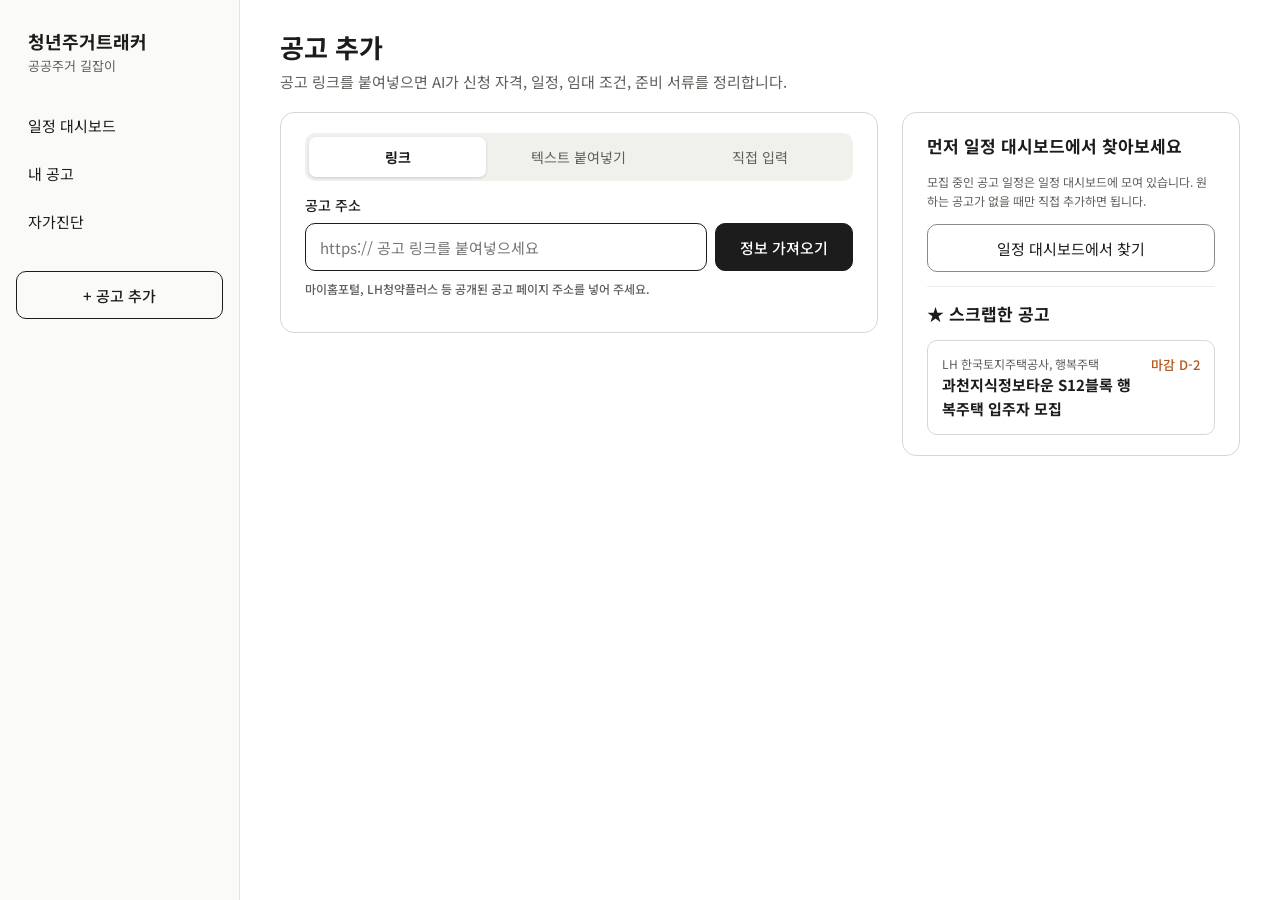
==== 03-notice-summary/index.html @ 19f7c30e "feat: AI 공고 설명 화면 추가" ====
<!doctype html>
<html lang="ko">
<head>
<meta charset="utf-8">
<meta name="viewport" content="width=device-width, initial-scale=1">
<title>공고 추가 | 공공주거 길잡이</title>
<link rel="stylesheet" href="../shared/style.css">
<link rel="stylesheet" href="notice.css">
</head>
<body>
<div class="layout">
<aside class="gnb">
<div class="gnb-brand"><strong>청년주거트래커</strong><span>공공주거 길잡이</span></div>
<nav class="gnb-nav">
<a href="../04-schedule-calendar/index.html">일정 대시보드</a>
<a href="../05-housing-tracker/index.html">내 공고</a>
<a href="../02-self-diagnosis/index.html">자가진단</a>
</nav>
<a class="gnb-add" href="../03-notice-summary/index.html" aria-current="page">+ 공고 추가</a>
</aside>

<main class="layout-main ns-main">
<div class="ns-wrap">
<div class="ns-page-title">
<h1>공고 추가</h1>
<p>공고 링크를 붙여넣으면 AI가 신청 자격, 일정, 임대 조건, 준비 서류를 정리합니다.</p>
</div>

<div class="ns-cols">
<div class="ns-col-main">
<section class="ns-box" aria-label="공고 입력">
<div class="tabs" role="tablist" aria-label="입력 방식">
<button type="button" role="tab" id="tab-link" aria-selected="true" aria-controls="panel-link">링크</button>
<button type="button" role="tab" id="tab-text" aria-selected="false" aria-controls="panel-text">텍스트 붙여넣기</button>
<button type="button" role="tab" id="tab-manual" aria-selected="false" aria-controls="panel-manual">직접 입력</button>
</div>

<form id="panel-link" role="tabpanel" aria-labelledby="tab-link" class="field">
<label for="url">공고 주소</label>
<div class="row">
<input id="url" type="url" placeholder="https:// 공고 링크를 붙여넣으세요">
<button type="submit" class="btn btn-primary">정보 가져오기</button>
</div>
<span class="ns-note">마이홈포털, LH청약플러스 등 공개된 공고 페이지 주소를 넣어 주세요.</span>
</form>

<form id="panel-text" role="tabpanel" aria-labelledby="tab-text" class="field" hidden>
<label for="text">공고 내용</label>
<textarea id="text" placeholder="공고문 내용을 복사해 붙여넣으세요"></textarea>
<span class="ns-note">링크를 읽지 못할 때 쓰는 방법입니다.</span>
<div class="save-bar"><button type="submit" class="btn btn-primary">AI로 정리하기</button></div>
</form>

<form id="panel-manual" role="tabpanel" aria-labelledby="tab-manual" hidden>
<div class="grid2">
<label class="field" style="grid-column: 1 / -1">공고명<input type="text" id="mName" required></label>
<label class="field">접수 시작<input type="date" id="mStart"></label>
<label class="field">접수 마감<input type="date" id="mEnd"></label>
</div>
<div class="save-bar" style="margin-top: 14px"><button type="submit" class="btn btn-primary">다음</button></div>
</form>
<p class="ns-note" id="formMsg" role="alert"></p>
</section>

<section class="ns-box" id="progress" aria-label="공고 분석 진행" hidden>
<h2>공고 분석 진행</h2>
<div class="steps" id="steps"></div>
<div class="fail-box" id="failBox" hidden>이 링크는 읽을 수 없었습니다. 텍스트 붙여넣기나 직접 입력으로 등록해 주세요.</div>
</section>
</div>

<div class="ns-col-side">
<section class="ns-box">
<h2>먼저 일정 대시보드에서 찾아보세요</h2>
<p class="ns-note">모집 중인 공고 일정은 일정 대시보드에 모여 있습니다. 원하는 공고가 없을 때만 직접 추가하면 됩니다.</p>
<a class="btn" href="../04-schedule-calendar/index.html">일정 대시보드에서 찾기</a>
<h2 style="border-top: 1px solid #EDEDEA; padding-top: 14px">★ 스크랩한 공고</h2>
<div id="scrapList" style="display: flex; flex-direction: column; gap: 8px"></div>
</section>
</div>
</div>
</div>
</main>
</div>

<script src="../shared/sample-data.js"></script>
<script src="notice-data.js"></script>
<script src="notice-common.js"></script>
<script src="add.js"></script>
</body>
</html>
---- shared/style.css ----
/* 공통 스타일: 모든 화면에서 불러옵니다. 값을 바꿀 때는 팀에 먼저 알립니다. */
@import url("https://fonts.googleapis.com/css2?family=Noto+Sans+KR:wght@400;500;700&display=swap");

:root {
  --color-text: #1C1C1C;
  --color-text-sub: #5E5E5A;
  --color-border: #E4E4E0;
  --color-border-strong: #8A8A85;
  --color-bg: #FFFFFF;
  --color-bg-sub: #F5F5F3;
  --color-bg-menu: #FAFAF8;
  --radius: 10px;
  --content-max: 1120px;
}

* { box-sizing: border-box; }

body {
  margin: 0;
  background: var(--color-bg);
  color: var(--color-text);
  font-family: "Noto Sans KR", system-ui, sans-serif;
}

a { color: var(--color-text); }

/* 화면 틀: 왼쪽 메뉴 + 본문 */
.layout { display: flex; flex-wrap: wrap; min-height: 100vh; }
.layout-main { flex: 999 1 560px; min-width: 0; padding: 32px 40px; }
.layout-content { max-width: var(--content-max); margin: 0 auto; }

/* 왼쪽 메뉴 (shared/gnb.html) */
.gnb { flex: 1 1 240px; padding: 28px 16px; border-right: 1px solid var(--color-border); background: var(--color-bg-menu); display: flex; flex-direction: column; gap: 28px; }
.gnb-brand { display: flex; flex-direction: column; gap: 2px; padding: 0 12px; }
.gnb-brand strong { font-size: 18px; }
.gnb-brand span { font-size: 13px; color: var(--color-text-sub); }
.gnb-nav { display: flex; flex-direction: column; gap: 4px; }
.gnb-nav a { min-height: 44px; padding: 0 12px; border-radius: 8px; display: flex; align-items: center; font-size: 15px; text-decoration: none; }
.gnb-nav a[aria-current="page"] { background: var(--color-text); color: #FFFFFF; font-weight: 500; }
.gnb-add { height: 48px; border-radius: var(--radius); border: 1.5px solid var(--color-text); display: flex; align-items: center; justify-content: center; font-size: 15px; font-weight: 500; text-decoration: none; }

/* 버튼 */
.btn { height: 48px; padding: 0 24px; border-radius: var(--radius); display: inline-flex; align-items: center; justify-content: center; font: inherit; font-size: 15px; text-decoration: none; cursor: pointer; border: 1px solid var(--color-border-strong); background: #FFFFFF; color: var(--color-text); }
.btn-primary { border-color: var(--color-text); background: var(--color-text); color: #FFFFFF; font-weight: 500; }
---- 03-notice-summary/notice.css ----
/* 03 AI 공고 설명 전용 스타일 (공통 값은 shared/style.css) */
[hidden] { display: none !important; }
:focus-visible { outline: 2px solid #2B55C8; outline-offset: 2px; }

.ns-main { padding: 28px 40px 48px; }
.ns-wrap { max-width: 1180px; margin: 0 auto; display: flex; flex-direction: column; gap: 20px; }
.ns-back { align-self: flex-start; font-size: 14px; }
.ns-page-title { display: flex; flex-direction: column; gap: 6px; }
.ns-page-title h1 { margin: 0; font-size: 26px; font-weight: 700; }
.ns-page-title p { margin: 0; font-size: 15px; color: var(--color-text-sub); }
.ns-note { margin: 0; font-size: 12px; color: var(--color-text-sub); line-height: 1.6; }
.ns-box { border: 1px solid #D6D6D2; border-radius: 14px; padding: 20px 24px; display: flex; flex-direction: column; gap: 14px; }
.ns-box h2 { margin: 0; font-size: 17px; font-weight: 700; }
.ns-cols { display: flex; flex-wrap: wrap; gap: 24px; align-items: flex-start; }
.ns-col-main { flex: 2 1 560px; min-width: 0; display: flex; flex-direction: column; gap: 16px; }
.ns-col-side { flex: 1 1 320px; min-width: 0; }

/* 공고 헤더 (03 공고 상세, 05 상세 지원 현황 공통 · 05 담당자와 함께 맞춤) */
.nh { border: 1px solid #D6D6D2; border-radius: 16px; padding: 22px 24px; display: flex; flex-direction: column; gap: 18px; }
.nh-top { display: flex; flex-wrap: wrap; justify-content: space-between; align-items: flex-start; gap: 16px; }
.nh-info { flex: 1 1 420px; min-width: 0; display: flex; flex-direction: column; gap: 8px; }
.nh-meta { display: flex; flex-wrap: wrap; align-items: center; gap: 8px; font-size: 13px; color: var(--color-text-sub); }
.nh-type { padding: 2px 8px; border-radius: 4px; background: var(--color-text); color: #FFFFFF; font-weight: 700; }
.nh h1 { margin: 0; font-size: 25px; font-weight: 700; line-height: 1.4; }
.nh-period { font-size: 15px; color: #3A3A37; }
.nh-period strong { color: #B5561A; }
.nh-actions { display: flex; gap: 8px; }
.nh-actions .btn { height: 44px; padding: 0 16px; font-size: 14px; }
.scrap-btn { gap: 6px; font-weight: 500; }
.scrap-btn span { font-size: 18px; line-height: 1; }
.scrap-btn[aria-pressed="true"] { border-color: #C78A00; background: #FFF6DA; color: #7A5500; }
.seg-row { display: flex; flex-wrap: wrap; align-items: center; gap: 12px; }
.seg { display: grid; grid-template-columns: repeat(2, minmax(0, 1fr)); width: 360px; max-width: 100%; gap: 4px; padding: 4px; border-radius: 12px; background: #F0F0ED; }
.seg a, .seg button { height: 44px; border-radius: 9px; border: none; background: transparent; display: flex; align-items: center; justify-content: center; gap: 6px; font: inherit; font-size: 15px; color: var(--color-text); text-decoration: none; cursor: pointer; }
.seg [aria-current="page"] { background: #FFFFFF; font-weight: 700; box-shadow: 0 1px 4px rgba(0, 0, 0, 0.15); cursor: default; }
.seg .seg-locked { border: 1px dashed #C4C4BF; color: #6E6E69; }
.seg-hint { font-size: 13px; color: var(--color-text-sub); }

/* AI 정리 본문 */
.ai-flag { display: flex; flex-wrap: wrap; gap: 8px; align-items: center; font-size: 13px; color: var(--color-text-sub); }
.ai-badge { font-size: 12px; padding: 2px 8px; border-radius: 4px; background: #EEE8FB; color: #4A2D99; font-weight: 700; }
.summary { border-radius: 12px; background: var(--color-bg-sub); padding: 16px 20px; display: flex; flex-direction: column; gap: 6px; }
.summary h2 { margin: 0; font-size: 13px; color: var(--color-text-sub); font-weight: 500; }
.summary p { margin: 0; font-size: 16px; line-height: 1.7; }
.cards { display: grid; grid-template-columns: repeat(auto-fit, minmax(250px, 1fr)); gap: 14px; }
.card { border: 1px solid #D6D6D2; border-radius: 12px; padding: 16px 18px; display: flex; flex-direction: column; gap: 10px; }
.card h2 { margin: 0; font-size: 16px; font-weight: 700; }
.card ul { margin: 0; padding-left: 18px; display: flex; flex-direction: column; gap: 8px; font-size: 14px; line-height: 1.5; }
.card dl { margin: 0; display: grid; grid-template-columns: 1fr auto; row-gap: 8px; column-gap: 12px; font-size: 14px; }
.card dd { margin: 0; font-weight: 500; text-align: right; }
.card .rent { margin: 0; padding: 10px 12px; border-radius: 8px; background: var(--color-bg-sub); font-size: 14px; font-weight: 500; line-height: 1.6; }
.card .sub { font-size: 12px; color: var(--color-text-sub); }
.example { font-size: 11px; color: var(--color-text-sub); font-weight: 400; }
input.edit { width: 9.5em; height: 32px; padding: 0 8px; border: 1px solid var(--color-border-strong); border-radius: 6px; font: inherit; font-size: 14px; text-align: right; }

/* 밑줄 용어 */
.term { padding: 0; border: none; background: none; font: inherit; color: inherit; cursor: pointer; text-decoration: underline dotted 2px; text-underline-offset: 4px; }
.term[aria-pressed="true"] { padding: 0 3px; border-radius: 4px; background: #EEE8FB; box-shadow: inset 0 -2px 0 #6343C0; color: #4A2D99; font-weight: 700; text-decoration: none; }

/* AI 설명 패널 */
.ai-panel-wrap { position: sticky; top: 24px; }
.ai-panel { border-radius: 18px; background: #FFFFFF; border: 1px solid #D6D6D2; box-shadow: 0 12px 32px rgba(28, 28, 28, 0.16); padding: 18px; display: flex; flex-direction: column; gap: 14px; }
.ai-head { display: flex; align-items: center; justify-content: space-between; gap: 8px; }
.ai-head strong { display: flex; align-items: center; gap: 8px; font-size: 16px; }
.ai-dot { width: 28px; height: 28px; border-radius: 14px; background: #6343C0; color: #FFFFFF; font-size: 12px; font-weight: 700; display: inline-flex; align-items: center; justify-content: center; }
.ai-min { width: 36px; height: 36px; border: none; border-radius: 8px; background: var(--color-bg-sub); cursor: pointer; display: inline-flex; align-items: center; justify-content: center; }
.ai-back { align-self: flex-start; height: 32px; padding: 0; border: none; background: transparent; font: inherit; font-size: 13px; color: var(--color-text-sub); cursor: pointer; }
.ai-body { display: flex; flex-direction: column; gap: 8px; }
.ai-body .label { font-size: 13px; color: var(--color-text-sub); }
.ai-line { margin: 0; padding: 10px 12px; border-radius: 10px; background: var(--color-bg-sub); font-size: 14px; line-height: 1.6; }
.src-badge { align-self: flex-start; font-size: 12px; padding: 2px 8px; border-radius: 4px; border: 1px solid var(--color-text); }
.src-badge.ai { border-color: #6343C0; background: #6343C0; color: #FFFFFF; }
.ai-body h3 { margin: 0; font-size: 19px; font-weight: 700; }
.ai-body .easy { margin: 0; font-size: 15px; line-height: 1.7; }
.ai-ex { border-radius: 10px; background: var(--color-bg-sub); padding: 12px 14px; display: flex; flex-direction: column; gap: 4px; font-size: 14px; line-height: 1.6; }
.ai-ex span { font-size: 12px; color: var(--color-text-sub); }
.bubble-q { margin: 0; align-self: flex-end; max-width: 85%; padding: 8px 12px; border-radius: 12px 12px 2px 12px; background: var(--color-text); color: #FFFFFF; font-size: 14px; }
.bubble-a { margin: 0; padding: 12px 14px; border-radius: 12px 12px 12px 2px; background: var(--color-bg-sub); font-size: 14px; line-height: 1.7; }
.ai-chips { display: flex; flex-direction: column; gap: 6px; border-top: 1px solid #EDEDEA; padding-top: 12px; font-size: 12px; color: var(--color-text-sub); }
.ai-chips div { display: flex; flex-wrap: wrap; gap: 6px; }
.ai-chips button { height: 34px; padding: 0 12px; border: 1px solid #C4C4BF; border-radius: 17px; background: #FFFFFF; font: inherit; font-size: 13px; color: var(--color-text); cursor: pointer; }
.ai-ask { display: flex; gap: 6px; }
.ai-ask input { flex: 1; min-width: 0; height: 44px; padding: 0 12px; border: 1px solid var(--color-border-strong); border-radius: 10px; font: inherit; font-size: 14px; }
.ai-ask button { width: 44px; height: 44px; flex: none; border: none; border-radius: 10px; background: #6343C0; cursor: pointer; display: inline-flex; align-items: center; justify-content: center; }
.ai-open { margin-left: auto; height: 52px; padding: 0 20px 0 8px; border: none; border-radius: 26px; background: #6343C0; color: #FFFFFF; display: flex; align-items: center; gap: 10px; font: inherit; font-size: 15px; font-weight: 500; cursor: pointer; box-shadow: 0 8px 24px rgba(99, 67, 192, 0.35); }
.ai-open span { width: 36px; height: 36px; border-radius: 18px; background: #FFFFFF; color: #6343C0; font-size: 13px; font-weight: 700; display: inline-flex; align-items: center; justify-content: center; }
.sr-only { position: absolute; width: 1px; height: 1px; overflow: hidden; clip: rect(0 0 0 0); white-space: nowrap; }

/* 확인 창 */
.dialog-bg { position: fixed; inset: 0; z-index: 20; background: rgba(28, 28, 28, 0.5); display: flex; align-items: flex-start; justify-content: center; padding: 22vh 16px 0; }
.dialog { width: 420px; max-width: 100%; background: #FFFFFF; border-radius: 16px; padding: 24px; display: flex; flex-direction: column; gap: 14px; box-shadow: 0 20px 48px rgba(0, 0, 0, 0.25); }
.dialog h2 { margin: 0; font-size: 19px; font-weight: 700; }
.dialog p { margin: 0; font-size: 14px; color: #3A3A37; line-height: 1.6; }
.dialog-actions { display: flex; justify-content: flex-end; gap: 8px; }
.dialog-actions .btn { height: 44px; padding: 0 18px; font-size: 14px; }
.btn-warn { border-color: #B5561A; background: #B5561A; color: #FFFFFF; font-weight: 500; }

/* 공고 추가 */
.tabs { display: grid; grid-template-columns: repeat(3, minmax(0, 1fr)); gap: 4px; padding: 4px; border-radius: 10px; background: #F0F0ED; }
.tabs button { height: 40px; border: none; border-radius: 7px; background: transparent; font: inherit; font-size: 14px; color: var(--color-text-sub); cursor: pointer; }
.tabs button[aria-selected="true"] { background: #FFFFFF; color: var(--color-text); font-weight: 700; box-shadow: 0 1px 3px rgba(0, 0, 0, 0.15); }
.field { display: flex; flex-direction: column; gap: 8px; font-size: 14px; font-weight: 500; }
.field input, .field textarea { min-height: 48px; padding: 0 14px; border: 1.5px solid var(--color-text); border-radius: 10px; font: inherit; font-size: 15px; font-weight: 400; }
.field textarea { height: 180px; padding: 12px 14px; resize: vertical; }
.row { display: flex; flex-wrap: wrap; gap: 8px; }
.row input { flex: 1 1 240px; }
.grid2 { display: grid; grid-template-columns: repeat(auto-fit, minmax(200px, 1fr)); gap: 12px; }
.grid2 .field input { border-width: 1px; border-color: var(--color-border-strong); }
.steps { display: grid; grid-template-columns: repeat(3, minmax(0, 1fr)); gap: 8px; }
.step { padding: 12px; border-radius: 10px; border: 1px solid #D6D6D2; display: flex; flex-direction: column; gap: 2px; font-size: 14px; }
.step span { font-size: 12px; color: var(--color-text-sub); }
.step.done { background: #D9D9D5; border-color: #D9D9D5; }
.step.active { border: 2px solid var(--color-text); }
.step.fail { border: 1.5px solid #B5561A; }
.fail-box { padding: 12px 16px; border-radius: 10px; border: 1.5px solid #B5561A; font-size: 14px; color: #8A3F10; font-weight: 500; }
.list-link { padding: 14px; border: 1px solid #D6D6D2; border-radius: 10px; display: flex; justify-content: space-between; gap: 12px; text-decoration: none; }
.list-link small { display: block; font-size: 12px; color: var(--color-text-sub); }
.list-link strong { font-size: 15px; }
.list-link em { font-style: normal; font-size: 13px; color: #B5561A; font-weight: 500; white-space: nowrap; }
.save-bar { display: flex; flex-wrap: wrap; justify-content: flex-end; gap: 8px; }

@media (max-width: 640px) {
  .ns-main { padding: 20px 16px 40px; }
  .ai-panel-wrap { position: static; }
}
@media (prefers-reduced-motion: reduce) {
  * { scroll-behavior: auto !important; }
}
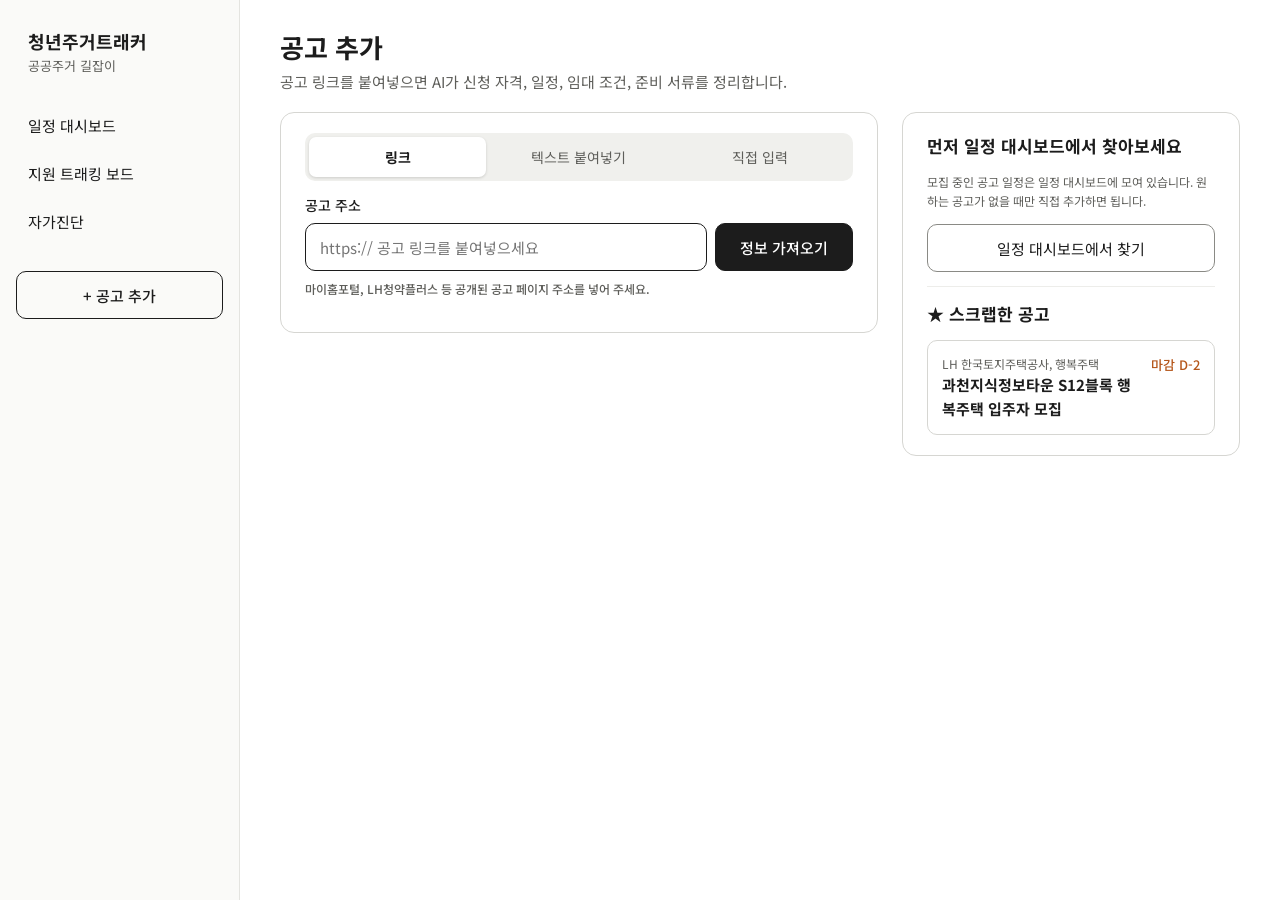
==== commit 8b3950f2: "fix: 진행 중 공고 일정 표시 추가" ====
--- a/03-notice-summary/index.html
+++ b/03-notice-summary/index.html
@@ -13,7 +13,7 @@
 <div class="gnb-brand"><strong>청년주거트래커</strong><span>공공주거 길잡이</span></div>
 <nav class="gnb-nav">
 <a href="../04-schedule-calendar/index.html">일정 대시보드</a>
-<a href="../05-housing-tracker/index.html">내 공고</a>
+<a href="../05-housing-tracker/index.html">지원 트래킹 보드</a>
 <a href="../02-self-diagnosis/index.html">자가진단</a>
 </nav>
 <a class="gnb-add" href="../03-notice-summary/index.html" aria-current="page">+ 공고 추가</a>
--- a/03-notice-summary/notice.css
+++ b/03-notice-summary/notice.css
@@ -51,6 +51,16 @@
 .card .rent { margin: 0; padding: 10px 12px; border-radius: 8px; background: var(--color-bg-sub); font-size: 14px; font-weight: 500; line-height: 1.6; }
 .card .sub { font-size: 12px; color: var(--color-text-sub); }
 .example { font-size: 11px; color: var(--color-text-sub); font-weight: 400; }
+.card dl.stacked { grid-template-columns: 1fr; row-gap: 2px; }
+.card dl.stacked dd { text-align: left; margin-bottom: 10px; font-weight: 400; color: #3A3A37; }
+.card dl.stacked dd.sub-step { margin-bottom: 6px; padding-left: 12px; }
+.card dl .st-past { color: var(--color-text-sub); }
+.card dl .st-now, .card dl .st-next { font-weight: 700; }
+.card dl dt.sub-step, .card dl dd.sub-step { font-size: 13px; color: var(--color-text-sub); font-weight: 400; }
+.card dl dt.sub-step { padding-left: 12px; }
+.step-tag { margin-left: 4px; font-size: 11px; font-weight: 700; padding: 1px 6px; border-radius: 4px; background: #F0F0ED; color: #4A4A46; white-space: nowrap; }
+.step-tag.now { background: #E6ECFB; color: #1E3F99; }
+.step-tag.next { background: #FDEBDD; color: #8A3F10; }
 input.edit { width: 9.5em; height: 32px; padding: 0 8px; border: 1px solid var(--color-border-strong); border-radius: 6px; font: inherit; font-size: 14px; text-align: right; }
 
 /* 밑줄 용어 */
